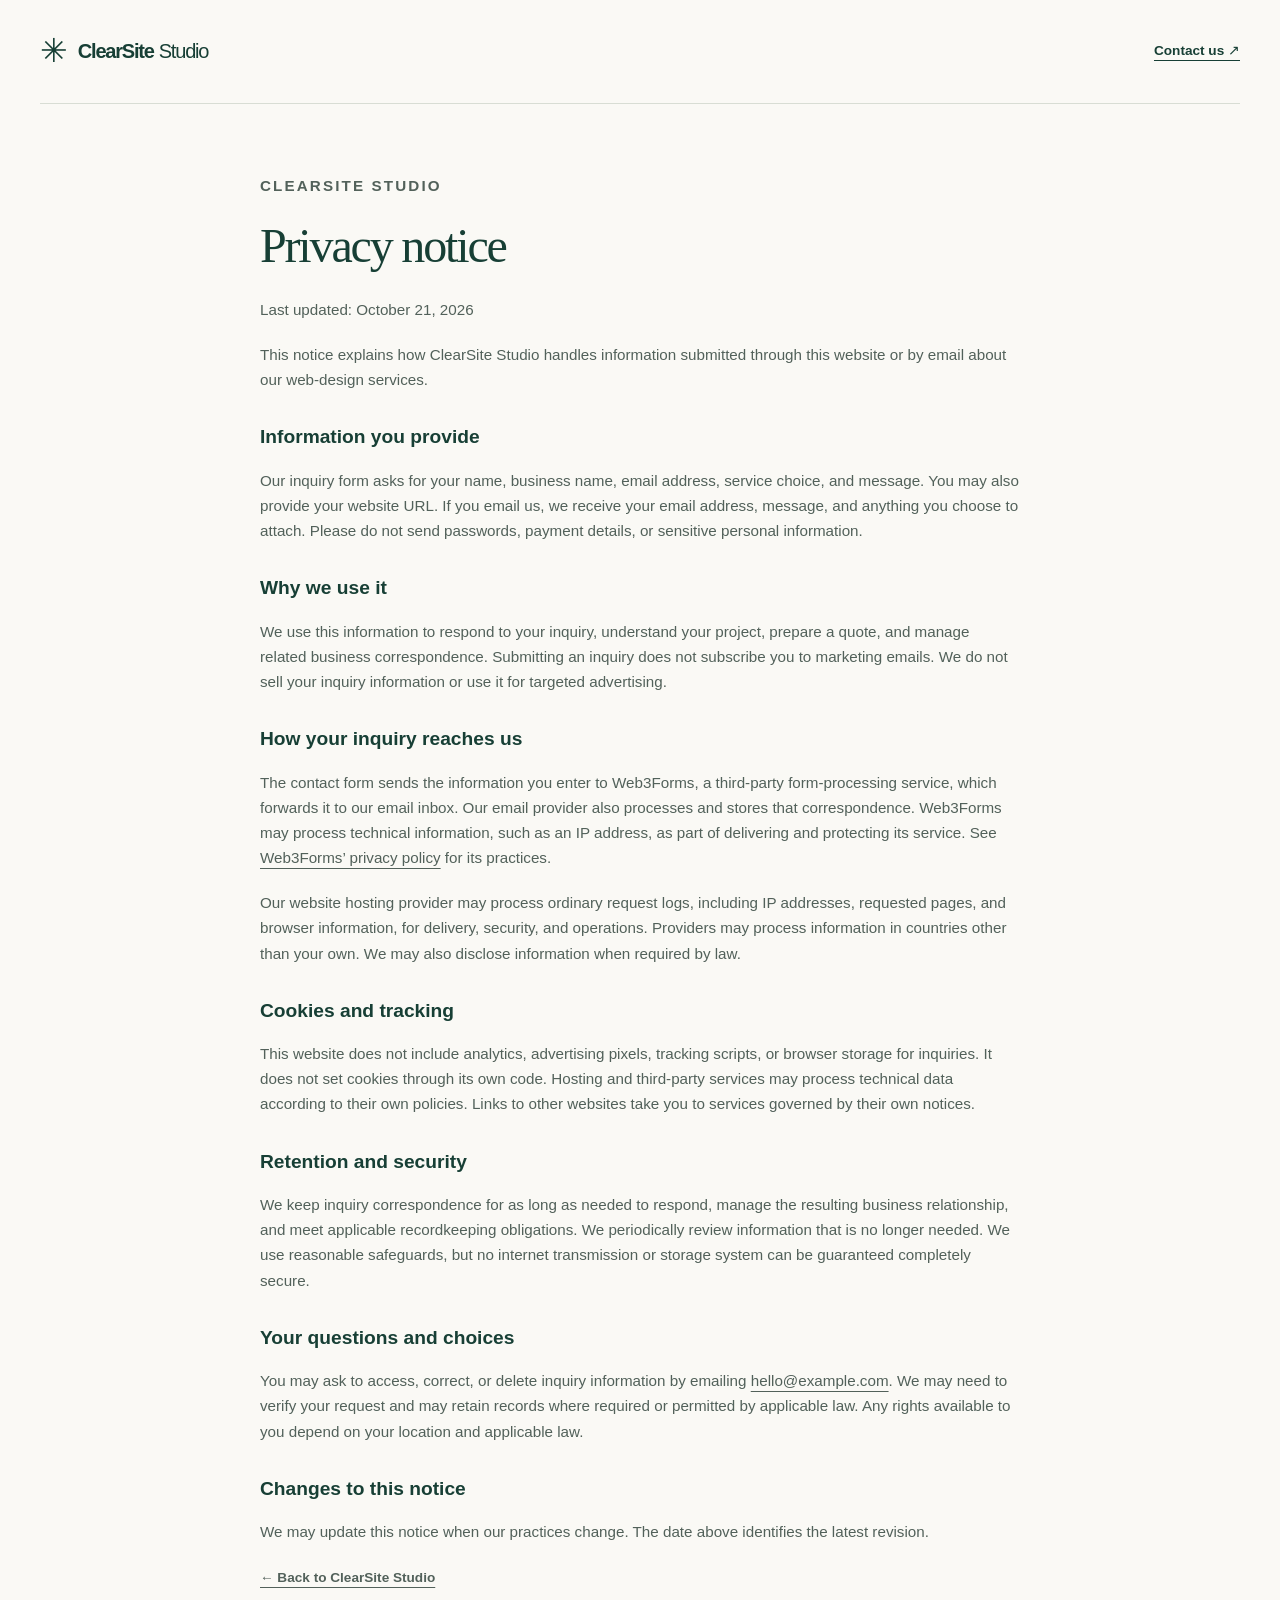
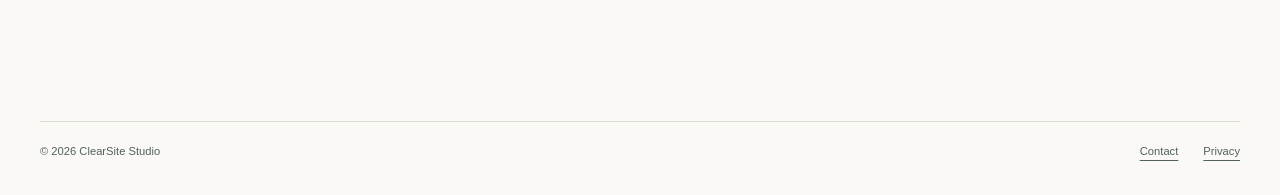
==== privacy.html @ 023ce783 "Build ClearSite Studio static cleaning-service web design site" ====
<!doctype html>
<html lang="en">
<head>
<meta charset="utf-8"><meta name="viewport" content="width=device-width, initial-scale=1">
<title>Privacy Notice | ClearSite Studio</title>
<meta name="description" content="How ClearSite Studio handles website inquiries and contact information.">
<meta name="theme-color" content="#173f35">
<link rel="canonical" href="https://example.com/privacy.html">
<meta property="og:type" content="website"><meta property="og:title" content="Privacy Notice | ClearSite Studio"><meta property="og:description" content="How we handle your inquiry information."><meta property="og:url" content="https://example.com/privacy.html"><meta property="og:image" content="https://example.com/social-card.png"><meta property="og:image:alt" content="ClearSite Studio">
<link rel="icon" type="image/svg+xml" href="favicon.svg"><link rel="stylesheet" href="styles.css"><script src="script.js" defer></script>
</head>
<body><a class="skip-link" href="#main">Skip to content</a><header class="site-header wrap"><a class="brand" href="index.html"><span class="brand-mark" aria-hidden="true">✳</span> ClearSite <span class="brand-light">Studio</span></a><a class="text-link" href="index.html#contact">Contact us ↗</a></header>
<main id="main" class="wrap legal"><p class="eyebrow">CLEARSITE STUDIO</p><h1>Privacy notice</h1><p>Last updated: October 21, 2026</p><p>This notice explains how ClearSite Studio handles information submitted through this website or by email about our web-design services.</p>
<h2>Information you provide</h2><p>Our inquiry form asks for your name, business name, email address, service choice, and message. You may also provide your website URL. If you email us, we receive your email address, message, and anything you choose to attach. Please do not send passwords, payment details, or sensitive personal information.</p>
<h2>Why we use it</h2><p>We use this information to respond to your inquiry, understand your project, prepare a quote, and manage related business correspondence. Submitting an inquiry does not subscribe you to marketing emails. We do not sell your inquiry information or use it for targeted advertising.</p>
<h2>How your inquiry reaches us</h2><p>The contact form sends the information you enter to Web3Forms, a third-party form-processing service, which forwards it to our email inbox. Our email provider also processes and stores that correspondence. Web3Forms may process technical information, such as an IP address, as part of delivering and protecting its service. See <a href="https://web3forms.com/privacy">Web3Forms’ privacy policy</a> for its practices.</p><p>Our website hosting provider may process ordinary request logs, including IP addresses, requested pages, and browser information, for delivery, security, and operations. Providers may process information in countries other than your own. We may also disclose information when required by law.</p>
<h2>Cookies and tracking</h2><p>This website does not include analytics, advertising pixels, tracking scripts, or browser storage for inquiries. It does not set cookies through its own code. Hosting and third-party services may process technical data according to their own policies. Links to other websites take you to services governed by their own notices.</p>
<h2>Retention and security</h2><p>We keep inquiry correspondence for as long as needed to respond, manage the resulting business relationship, and meet applicable recordkeeping obligations. We periodically review information that is no longer needed. We use reasonable safeguards, but no internet transmission or storage system can be guaranteed completely secure.</p>
<h2>Your questions and choices</h2><p>You may ask to access, correct, or delete inquiry information by emailing <a href="mailto:hello@example.com">hello@example.com</a>. We may need to verify your request and may retain records where required or permitted by applicable law. Any rights available to you depend on your location and applicable law.</p>
<h2>Changes to this notice</h2><p>We may update this notice when our practices change. The date above identifies the latest revision.</p><p><a class="text-link" href="index.html">← Back to ClearSite Studio</a></p></main>
<footer class="wrap footer"><div><span>© <span data-year>2026</span> ClearSite Studio</span><a href="index.html#contact">Contact</a><a href="privacy.html" aria-current="page">Privacy</a></div></footer></body></html>
---- styles.css ----
:root{--ink:#173f35;--muted:#52615a;--paper:#faf9f5;--line:#d8ddd4;--sage:#e6ebdf;--lime:#dceab5;--white:#fff;--radius:5px;font-family:Arial,Helvetica,sans-serif;color:var(--ink);background:var(--paper);font-synthesis:none}*{box-sizing:border-box}html{scroll-behavior:smooth;scroll-padding-top:24px}body{margin:0;font-size:16px;line-height:1.65}a{color:inherit;text-underline-offset:5px}a,button,input,select,textarea,summary{-webkit-tap-highlight-color:transparent}a:focus-visible,button:focus-visible,summary:focus-visible{outline:3px solid #a56524;outline-offset:5px}input:focus-visible,select:focus-visible,textarea:focus-visible{outline:3px solid #a56524;outline-offset:2px}h1,h2,h3,p{margin-top:0}h1,h2{font-family:Georgia,'Times New Roman',serif;font-weight:400;letter-spacing:-.045em;line-height:1.08}h1{font-size:clamp(2.8rem,4.65vw,4.7rem);margin-bottom:25px}h1 em{color:#52745b;font-weight:400}h2{font-size:clamp(2.2rem,3.5vw,3.5rem);margin-bottom:20px}h3{font-size:1.2rem;line-height:1.35;letter-spacing:-.025em}p{margin-bottom:20px}button,input,select,textarea{font:inherit}button,a,summary{touch-action:manipulation}.wrap{width:min(1200px,calc(100% - 64px));margin-inline:auto}.site-header{display:flex;align-items:center;justify-content:space-between;min-height:104px;gap:20px;border-bottom:1px solid var(--line)}.brand{font-weight:700;font-size:1.25rem;text-decoration:none;white-space:nowrap;display:inline-flex;align-items:center;gap:5px;letter-spacing:-.06em}.brand-light{font-weight:400}.brand-mark{font-size:2.05rem;margin-right:6px;line-height:1}nav{display:flex;align-items:center;gap:32px;font-size:.85rem}nav a{text-decoration:none}nav a:hover,.text-link:hover{text-decoration:underline}.nav-cta{border:1px solid var(--ink);padding:10px 17px;border-radius:var(--radius)}.hero{display:grid;grid-template-columns:1.15fr 1fr;gap:55px;align-items:center;padding-block:84px 72px}.eyebrow{font-size:.67rem;font-weight:700;letter-spacing:.14em;line-height:1.6;margin-bottom:22px}.hero .eyebrow{display:flex;align-items:center;gap:10px}.little-line{width:24px;height:1px;background:var(--ink)}.lead{max-width:490px;color:var(--muted);font-size:1.05rem}.actions{display:flex;gap:24px;align-items:center;flex-wrap:wrap;margin-top:29px}.button{background:var(--ink);color:white;padding:15px 22px;border:1px solid var(--ink);border-radius:var(--radius);font-weight:600;font-size:.87rem;display:inline-flex;gap:25px;align-items:center;justify-content:space-between;text-decoration:none;cursor:pointer;min-height:50px}.button:hover{background:#285749}.button:disabled{opacity:.65;cursor:wait}.text-link{font-size:.85rem;font-weight:600}.hero-note{font-size:.75rem;margin:20px 0 0;color:var(--muted)}.hero-art{position:relative;padding:30px 0 0}.art-orbit{position:absolute;inset:0 -18px 25px;background:#e5eadc;border-radius:50% 50% 40% 40%;transform:rotate(-7deg)}.browser-preview{position:relative;background:#f9f8f1;border:1px solid #c3cdbb;border-radius:9px;overflow:hidden;box-shadow:0 24px 45px #173f3514;transform:rotate(-2deg)}.browser-bar{background:#fff;display:flex;justify-content:space-between;align-items:center;padding:10px 14px;font-size:.44rem;color:#60725e;border-bottom:1px solid #dce1d5;letter-spacing:.1em}.browser-bar>span:first-child{font-size:.6rem;letter-spacing:.16em;color:#a2ae9a}.mini-nav{display:flex;justify-content:space-between;align-items:center;padding:18px 25px}.mini-nav strong{font-family:Georgia,serif;font-size:1.35rem}.mini-nav strong span{font-size:1rem;margin-left:4px}.mini-nav>span{font-size:.5rem}.mini-main{padding:20px 25px 0;position:relative;z-index:2}.mini-main .eyebrow{font-size:.5rem;margin-bottom:12px}.mini-main h2{font-size:2.7rem;margin-bottom:12px}.mini-main p:not(.eyebrow){font-size:.65rem;line-height:1.6}.demo-button{font-size:.53rem;display:inline-flex;gap:20px;background:#294b3b;color:white;padding:10px 13px;border-radius:2px}.room{height:175px;position:relative;background:linear-gradient(180deg,#e6e4d8 0 76%,#d6d5c6 76%);margin-top:24px;overflow:hidden}.window{position:absolute;right:40px;top:0;width:100px;height:104px;background:linear-gradient(120deg,#f6f5e8,#d4deca);border:7px solid #f5f3e9;border-top:0;box-shadow:-12px 5px 0 #c9cbbb}.window:after,.window:before{content:'';position:absolute;background:#f5f3e9}.window:after{height:4px;width:100%;top:46px}.window:before{width:4px;height:100%;left:50%}.wall-art{position:absolute;left:63px;top:18px;border:5px solid #ae8c63;background:#f9f7ed;font-size:35px;line-height:1;padding:6px 12px;color:#7b8a62;transform:rotate(-4deg)}.sofa{position:absolute;left:34px;bottom:25px;width:210px;height:65px;background:#f3f0df;border-radius:15px 15px 4px 4px;box-shadow:0 12px 0 -6px #a49c82;z-index:2}.sofa:after{content:'';position:absolute;left:-8px;right:-8px;bottom:0;height:26px;border-radius:6px;background:#dedac3}.sofa i,.sofa b{position:absolute;width:40px;height:35px;top:10px;background:#99a78a;border-radius:4px;left:20px;transform:rotate(-12deg)}.sofa b{left:130px;background:#d4bb91;transform:rotate(10deg)}.rug{position:absolute;left:15px;bottom:0;width:300px;height:40px;background:#c3b598;border-radius:50%;transform:rotate(-5deg)}.table{position:absolute;right:85px;bottom:18px;width:74px;height:13px;background:#947754;border-radius:50%;z-index:3;box-shadow:0 8px 0 -3px #806342}.plant{position:absolute;right:24px;bottom:26px;width:34px;height:44px;background:#b79b7d;border-radius:2px 2px 12px 12px}.plant:before{content:'';position:absolute;width:3px;height:73px;background:#617954;bottom:40px;left:17px}.plant i,.plant b{position:absolute;width:27px;height:45px;background:#738763;border-radius:80% 0 80% 0;bottom:64px;left:17px;transform:rotate(-15deg)}.plant b{left:-9px;bottom:51px;transform:rotate(-80deg);background:#879974}.mini-bottom{display:flex;justify-content:space-around;padding:17px 8px;font-size:.51rem}.art-caption{position:relative;margin:-8px -14px 0 auto;width:max-content;display:flex;gap:13px;align-items:center;padding:14px 21px;background:#fff;border:1px solid #dce1d5;box-shadow:0 8px 25px #173f3508;border-radius:4px;font-size:.67rem;transform:rotate(2deg)}.spark{font-size:2.1rem}.concept-label{position:relative;margin:23px 0 0;text-align:center;font-size:.55rem;letter-spacing:.15em;color:var(--muted)}.intro-strip{border-block:1px solid var(--line)}.intro-strip .wrap{display:flex;justify-content:space-between;gap:20px;align-items:center;padding-block:23px}.intro-strip p{margin:0;font-family:Georgia,serif;font-size:1.1rem}.intro-strip span{font-size:.6rem;letter-spacing:.12em}.section{padding-block:85px}.section-heading{margin-bottom:40px}.section-heading p:last-child{color:var(--muted)}.benefit-grid{display:grid;grid-template-columns:repeat(3,1fr);gap:50px}.benefit-grid article{border-top:1px solid var(--line);padding-top:23px}.number{display:block;color:#68806a;font-size:.75rem;margin-bottom:25px}.benefit-grid h3{font-size:1.35rem}.benefit-grid p,.work-layout p,.process p{font-size:.94rem;color:var(--muted)}.work-section{background:var(--sage);padding-block:68px}.work-layout{display:grid;grid-template-columns:1fr 1fr;gap:100px;align-items:center}.work-layout>div:first-child{max-width:430px}.work-layout .eyebrow{font-size:.67rem;color:var(--ink)}.project-details{border-left:1px solid #bcc9b7;padding-left:42px}.pill{display:inline-block;font-size:.65rem;border:1px solid #7c9077;border-radius:30px;padding:4px 13px;margin-bottom:20px}.project-details h3{font-family:Georgia,serif;font-size:1.6rem;font-weight:400}.project-details dl{margin-bottom:24px}.project-details dl div{display:grid;grid-template-columns:90px 1fr;border-bottom:1px solid #c7d2c0;padding-block:13px;font-size:.8rem}.project-details dt{font-weight:600}.project-details dd{margin:0}.small,.work-layout .small{font-size:.73rem;line-height:1.65}.offer-grid{display:grid;grid-template-columns:1fr 1fr;gap:24px}.offer{border:1px solid var(--line);padding:36px;background:#fff;border-radius:var(--radius)}.offer-alt{background:#f0f2e9}.offer h3{font-family:Georgia,serif;font-size:2rem;font-weight:400;margin-bottom:16px}.offer .eyebrow{margin-bottom:13px}.price{font-family:Georgia,serif;font-size:3.6rem;letter-spacing:-.05em;line-height:1.1}.price span{font-family:Arial,sans-serif;font-size:.72rem;color:var(--muted);letter-spacing:0;margin-left:8px}.offer>p:not(.price):not(.eyebrow){color:var(--muted);max-width:330px;font-size:.9rem}.check-list{list-style:none;padding:0;margin:25px 0 30px}.check-list li{padding:8px 0 8px 25px;font-size:.85rem;position:relative}.check-list li:before{content:'✓';position:absolute;left:0;color:#506b3e}.offer .button{width:100%}.scope{display:grid;grid-template-columns:1fr 2.5fr;column-gap:35px;margin-top:30px;border-top:1px solid var(--line);padding-top:28px}.scope h3{grid-row:span 3;font-size:1rem}.scope p{font-size:.77rem;color:var(--muted);margin-bottom:12px}.process-section{background:var(--ink);color:#fff}.process-section .eyebrow{color:var(--lime)}.process{display:grid;grid-template-columns:repeat(3,1fr);gap:50px;list-style:none;margin:0;padding:0}.process li{border-top:1px solid #527367;padding-top:25px}.process span{color:var(--lime);font-size:.8rem;display:block;margin-bottom:22px}.process h3{font-size:1.15rem}.process p{color:#d0ddd5;margin:0}.faq-layout{display:grid;grid-template-columns:.85fr 1.3fr;gap:80px}.faq-layout>div>p:not(.eyebrow){font-size:.9rem;color:var(--muted)}details{border-bottom:1px solid var(--line)}details:first-child{border-top:1px solid var(--line)}summary{padding:22px 30px 22px 0;cursor:pointer;font-size:.95rem;font-weight:600;position:relative;list-style:none}summary::-webkit-details-marker{display:none}summary:after{content:'+';position:absolute;right:3px;font-weight:400;font-size:1.3rem;top:16px}details[open] summary:after{content:'−'}details p{color:var(--muted);font-size:.87rem;padding-right:20px}.contact-section{background:#e9eddf;padding-block:75px}.contact-layout{display:grid;grid-template-columns:1fr 1.1fr;gap:80px}.contact-layout>div>p:not(.eyebrow){max-width:360px;color:var(--muted);font-size:.94rem}.email-note{margin-top:35px}.email-note a{display:inline-block;color:var(--ink);margin-top:8px;font-weight:600}.contact-spark{font-size:6rem;color:#7a9162;line-height:1.8}form{background:var(--paper);padding:32px;border:1px solid #d6ddcf;border-radius:var(--radius)}.form-intro{font-size:.93rem;font-weight:600;display:flex;justify-content:space-between;gap:12px}.form-intro span{font-size:.65rem;font-weight:400;color:var(--muted)}.form-grid{display:grid;grid-template-columns:1fr 1fr;gap:0 18px}label{display:block;font-size:.75rem;font-weight:600;margin-bottom:7px}label span{font-weight:400;color:var(--muted)}input,select,textarea{width:100%;border:1px solid #a9b6a6;border-radius:3px;background:#fff;color:var(--ink);padding:11px 12px;font-size:.88rem;min-height:46px;margin-bottom:18px}textarea{resize:vertical;min-height:110px;margin-bottom:4px}input::placeholder,textarea::placeholder{color:#68716b;opacity:1}.honeypot{display:none}form .small{color:var(--muted);margin-bottom:14px}form .button{width:100%}.form-status{font-size:.85rem;margin:0}.form-status:not(:empty){margin-top:18px;padding:13px;border-left:3px solid #33603f;background:#e7eedc}.form-status[data-state="error"]{border-color:#a33d28;color:#792a1b;background:#faeee5}.footer{padding-block:35px;display:flex;flex-wrap:wrap;align-items:center;gap:18px 30px}.footer>p{font-size:.75rem;margin:0;color:var(--muted)}.footer>div{width:100%;border-top:1px solid var(--line);padding-top:20px;margin-top:6px;display:flex;gap:25px;font-size:.7rem;color:var(--muted)}.footer>div>span{margin-right:auto}.skip-link{position:fixed;top:8px;left:8px;z-index:20;background:var(--ink);color:white;padding:12px 20px;transform:translateY(-150%)}.skip-link:focus{transform:translateY(0)}.legal{max-width:760px;padding-block:70px}.legal h1{font-size:3rem}.legal h2{font-family:Arial,sans-serif;font-size:1.2rem;letter-spacing:0;font-weight:600;margin-top:35px}.legal p,.legal li{color:var(--muted);font-size:.95rem}
@media(min-width:1400px){.hero{padding-block:105px 90px}}
@media(max-width:950px){.hero{gap:30px}.wrap{width:calc(100% - 44px)}.hero-art{max-width:450px}.hero h1{font-size:3.2rem}.actions{gap:16px}.button{gap:14px;padding:14px 18px}.work-layout,.contact-layout,.faq-layout{gap:40px}.benefit-grid,.process{gap:25px}.mini-nav>span{display:none}.room .sofa{width:160px}.sofa b{left:100px}.table{right:55px}.window{right:25px}.art-caption{margin-right:-5px}.form-grid{grid-template-columns:1fr}}
@media(max-width:700px){.wrap{width:calc(100% - 40px)}.site-header{min-height:85px;gap:12px}.brand{font-size:1.05rem}.brand-mark{font-size:1.75rem}nav{gap:15px}nav>a:not(.nav-cta){display:none}.nav-cta{padding:8px 12px;font-size:.75rem}.hero{grid-template-columns:1fr;padding-block:47px 40px;gap:35px}.hero h1{font-size:clamp(2.7rem,8.6vw,3.7rem)}.hero .eyebrow{font-size:.58rem}.lead{font-size:.96rem}.hero-art{width:100%;max-width:450px;margin:auto;padding-inline:9px}.art-orbit{inset:0 0 25px}.mini-nav>span{display:block}.intro-strip .wrap{display:block;padding-block:20px}.intro-strip p{font-size:.95rem}.intro-strip span{display:block;margin-top:8px;font-size:.52rem}.section{padding-block:55px}.section-heading{margin-bottom:30px}.benefit-grid,.offer-grid,.work-layout,.process,.faq-layout,.contact-layout{grid-template-columns:1fr;gap:28px}.benefit-grid article{padding-top:20px}.number{margin-bottom:12px}.benefit-grid h3{margin-bottom:12px}.benefit-grid p{margin-bottom:0}.work-section{padding-block:50px}.project-details{border-left:0;border-top:1px solid #bcc9b7;padding:26px 0 0}.offer{padding:27px}.scope{display:block}.scope h3{margin-bottom:14px}.process h3{margin-bottom:12px}.process span{margin-bottom:13px}.faq-layout{gap:15px}.contact-section{padding-block:50px}.contact-spark{display:none}.contact-layout>div>p:not(.eyebrow){max-width:none}.email-note{margin-top:23px}.contact-layout{gap:16px}form{padding:23px}.form-grid{grid-template-columns:1fr 1fr;gap:0 14px}.footer{padding-block:30px;gap:14px}.footer>div{flex-wrap:wrap;gap:18px}.footer>div>span{width:100%}.legal{padding-block:45px}}
@media(max-width:400px){.form-grid{grid-template-columns:1fr}.wrap{width:calc(100% - 32px)}.brand{font-size:.95rem}.hero h1{font-size:2.65rem}.mini-main h2{font-size:2.45rem}.actions{align-items:flex-start;flex-direction:column}.mini-nav>span{font-size:.45rem}.form-intro{flex-direction:column;gap:3px}}
@media(prefers-reduced-motion:reduce){html{scroll-behavior:auto}}
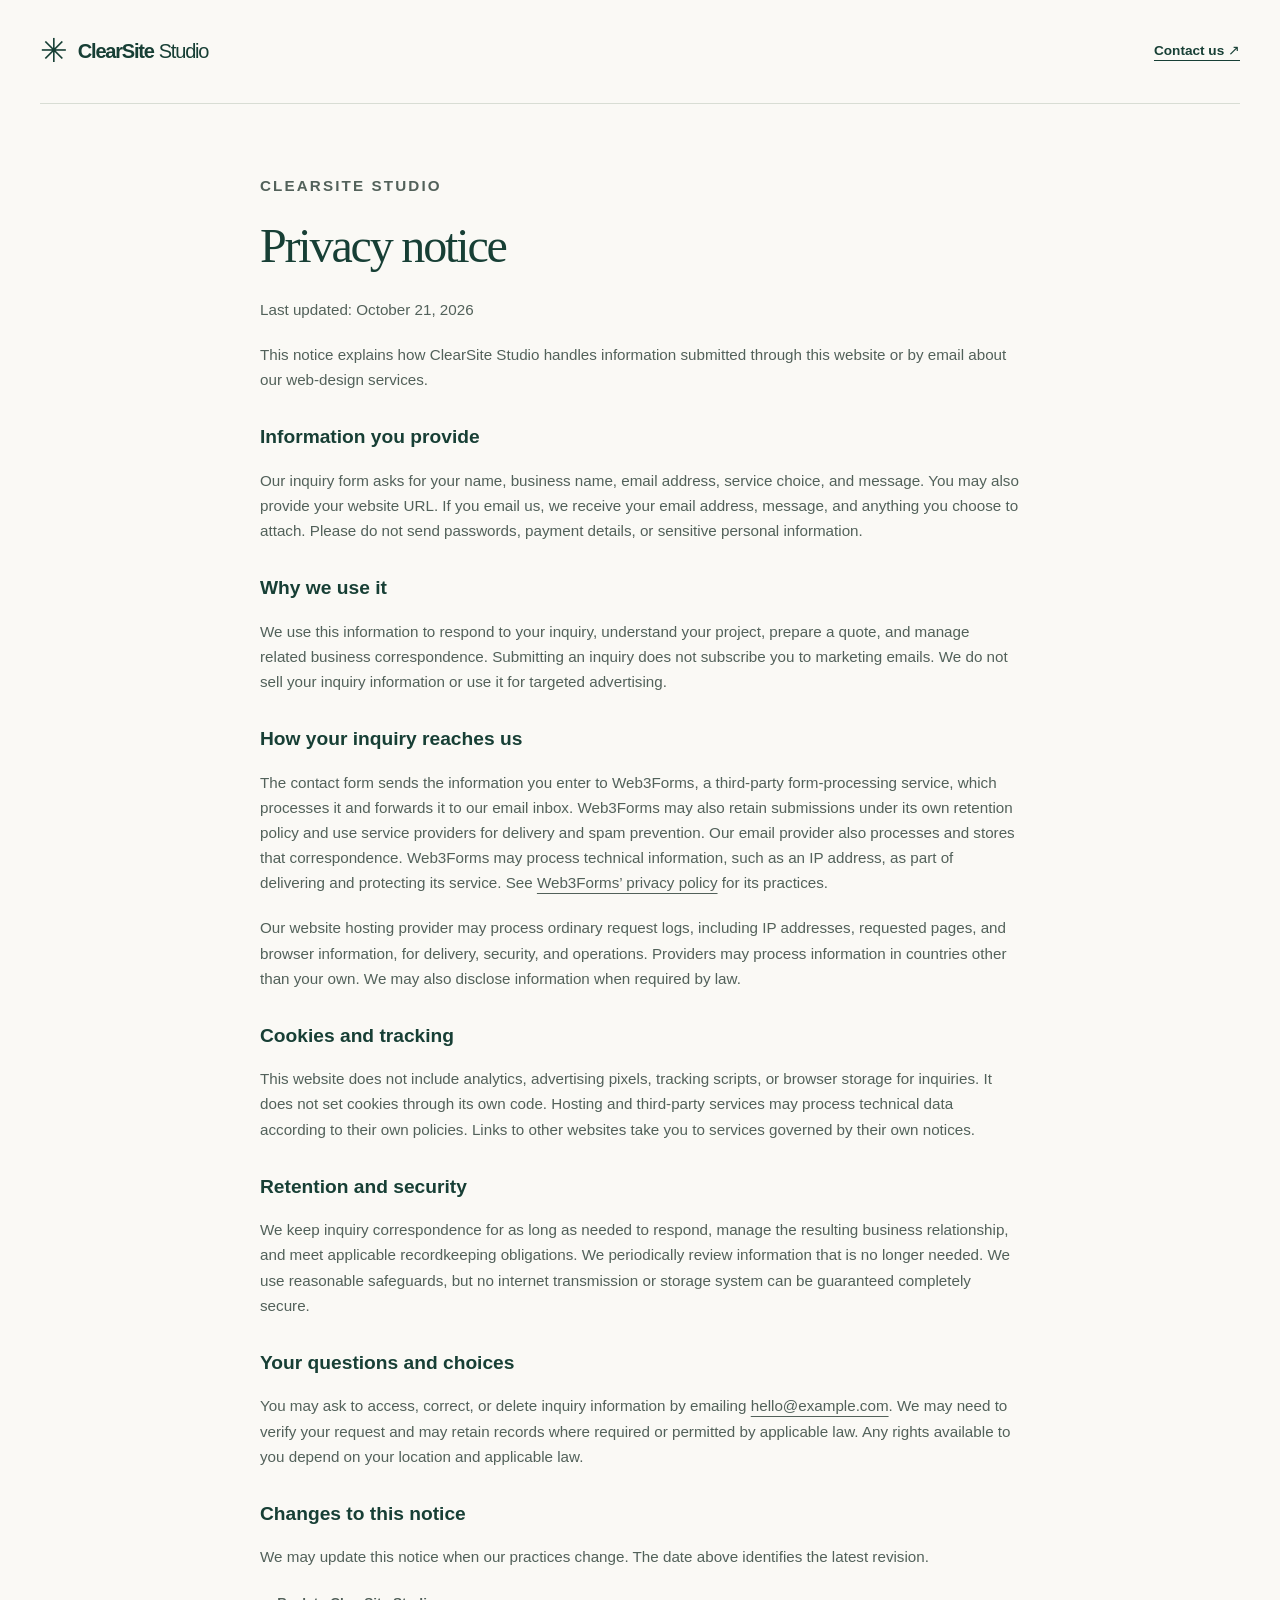
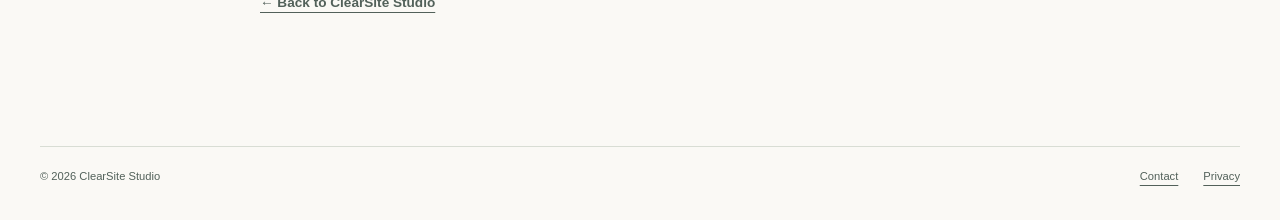
==== commit fde07089: "Fix mobile readability and form accessibility; document launch audit" ====
--- a/privacy.html
+++ b/privacy.html
@@ -10,10 +10,10 @@
 <link rel="icon" type="image/svg+xml" href="favicon.svg"><link rel="stylesheet" href="styles.css"><script src="script.js" defer></script>
 </head>
 <body><a class="skip-link" href="#main">Skip to content</a><header class="site-header wrap"><a class="brand" href="index.html"><span class="brand-mark" aria-hidden="true">✳</span> ClearSite <span class="brand-light">Studio</span></a><a class="text-link" href="index.html#contact">Contact us ↗</a></header>
-<main id="main" class="wrap legal"><p class="eyebrow">CLEARSITE STUDIO</p><h1>Privacy notice</h1><p>Last updated: October 21, 2026</p><p>This notice explains how ClearSite Studio handles information submitted through this website or by email about our web-design services.</p>
+<main id="main" tabindex="-1" class="wrap legal"><p class="eyebrow">CLEARSITE STUDIO</p><h1>Privacy notice</h1><p>Last updated: October 21, 2026</p><p>This notice explains how ClearSite Studio handles information submitted through this website or by email about our web-design services.</p>
 <h2>Information you provide</h2><p>Our inquiry form asks for your name, business name, email address, service choice, and message. You may also provide your website URL. If you email us, we receive your email address, message, and anything you choose to attach. Please do not send passwords, payment details, or sensitive personal information.</p>
 <h2>Why we use it</h2><p>We use this information to respond to your inquiry, understand your project, prepare a quote, and manage related business correspondence. Submitting an inquiry does not subscribe you to marketing emails. We do not sell your inquiry information or use it for targeted advertising.</p>
-<h2>How your inquiry reaches us</h2><p>The contact form sends the information you enter to Web3Forms, a third-party form-processing service, which forwards it to our email inbox. Our email provider also processes and stores that correspondence. Web3Forms may process technical information, such as an IP address, as part of delivering and protecting its service. See <a href="https://web3forms.com/privacy">Web3Forms’ privacy policy</a> for its practices.</p><p>Our website hosting provider may process ordinary request logs, including IP addresses, requested pages, and browser information, for delivery, security, and operations. Providers may process information in countries other than your own. We may also disclose information when required by law.</p>
+<h2>How your inquiry reaches us</h2><p>The contact form sends the information you enter to Web3Forms, a third-party form-processing service, which processes it and forwards it to our email inbox. Web3Forms may also retain submissions under its own retention policy and use service providers for delivery and spam prevention. Our email provider also processes and stores that correspondence. Web3Forms may process technical information, such as an IP address, as part of delivering and protecting its service. See <a href="https://web3forms.com/privacy">Web3Forms’ privacy policy</a> for its practices.</p><p>Our website hosting provider may process ordinary request logs, including IP addresses, requested pages, and browser information, for delivery, security, and operations. Providers may process information in countries other than your own. We may also disclose information when required by law.</p>
 <h2>Cookies and tracking</h2><p>This website does not include analytics, advertising pixels, tracking scripts, or browser storage for inquiries. It does not set cookies through its own code. Hosting and third-party services may process technical data according to their own policies. Links to other websites take you to services governed by their own notices.</p>
 <h2>Retention and security</h2><p>We keep inquiry correspondence for as long as needed to respond, manage the resulting business relationship, and meet applicable recordkeeping obligations. We periodically review information that is no longer needed. We use reasonable safeguards, but no internet transmission or storage system can be guaranteed completely secure.</p>
 <h2>Your questions and choices</h2><p>You may ask to access, correct, or delete inquiry information by emailing <a href="mailto:hello@example.com">hello@example.com</a>. We may need to verify your request and may retain records where required or permitted by applicable law. Any rights available to you depend on your location and applicable law.</p>
--- a/styles.css
+++ b/styles.css
@@ -4,3 +4,17 @@
 @media(max-width:700px){.wrap{width:calc(100% - 40px)}.site-header{min-height:85px;gap:12px}.brand{font-size:1.05rem}.brand-mark{font-size:1.75rem}nav{gap:15px}nav>a:not(.nav-cta){display:none}.nav-cta{padding:8px 12px;font-size:.75rem}.hero{grid-template-columns:1fr;padding-block:47px 40px;gap:35px}.hero h1{font-size:clamp(2.7rem,8.6vw,3.7rem)}.hero .eyebrow{font-size:.58rem}.lead{font-size:.96rem}.hero-art{width:100%;max-width:450px;margin:auto;padding-inline:9px}.art-orbit{inset:0 0 25px}.mini-nav>span{display:block}.intro-strip .wrap{display:block;padding-block:20px}.intro-strip p{font-size:.95rem}.intro-strip span{display:block;margin-top:8px;font-size:.52rem}.section{padding-block:55px}.section-heading{margin-bottom:30px}.benefit-grid,.offer-grid,.work-layout,.process,.faq-layout,.contact-layout{grid-template-columns:1fr;gap:28px}.benefit-grid article{padding-top:20px}.number{margin-bottom:12px}.benefit-grid h3{margin-bottom:12px}.benefit-grid p{margin-bottom:0}.work-section{padding-block:50px}.project-details{border-left:0;border-top:1px solid #bcc9b7;padding:26px 0 0}.offer{padding:27px}.scope{display:block}.scope h3{margin-bottom:14px}.process h3{margin-bottom:12px}.process span{margin-bottom:13px}.faq-layout{gap:15px}.contact-section{padding-block:50px}.contact-spark{display:none}.contact-layout>div>p:not(.eyebrow){max-width:none}.email-note{margin-top:23px}.contact-layout{gap:16px}form{padding:23px}.form-grid{grid-template-columns:1fr 1fr;gap:0 14px}.footer{padding-block:30px;gap:14px}.footer>div{flex-wrap:wrap;gap:18px}.footer>div>span{width:100%}.legal{padding-block:45px}}
 @media(max-width:400px){.form-grid{grid-template-columns:1fr}.wrap{width:calc(100% - 32px)}.brand{font-size:.95rem}.hero h1{font-size:2.65rem}.mini-main h2{font-size:2.45rem}.actions{align-items:flex-start;flex-direction:column}.mini-nav>span{font-size:.45rem}.form-intro{flex-direction:column;gap:3px}}
 @media(prefers-reduced-motion:reduce){html{scroll-behavior:auto}}
+
+/* Audit fixes: readable controls, intrinsic sizing, and clear keyboard targets. */
+input,select,textarea{font-size:1rem;min-width:0;max-width:100%}
+.hero>*,.work-layout>*,.offer-grid>*,.contact-layout>*,.form-grid>*{min-width:0}
+.form-status,.legal a,.email-note a{overflow-wrap:anywhere}
+.form-status:focus{outline:3px solid #a56524;outline-offset:4px}
+main:focus{outline:none}
+.price{display:flex;flex-wrap:wrap;gap:8px;align-items:baseline}
+.price span{margin-left:0}
+@media(max-width:700px){
+  label,.small,form .small,.scope p,.hero-note{font-size:.875rem}
+  .nav-cta,.footer a,.actions .text-link{min-height:44px;display:inline-flex;align-items:center}
+  .art-caption{max-width:100%}
+}
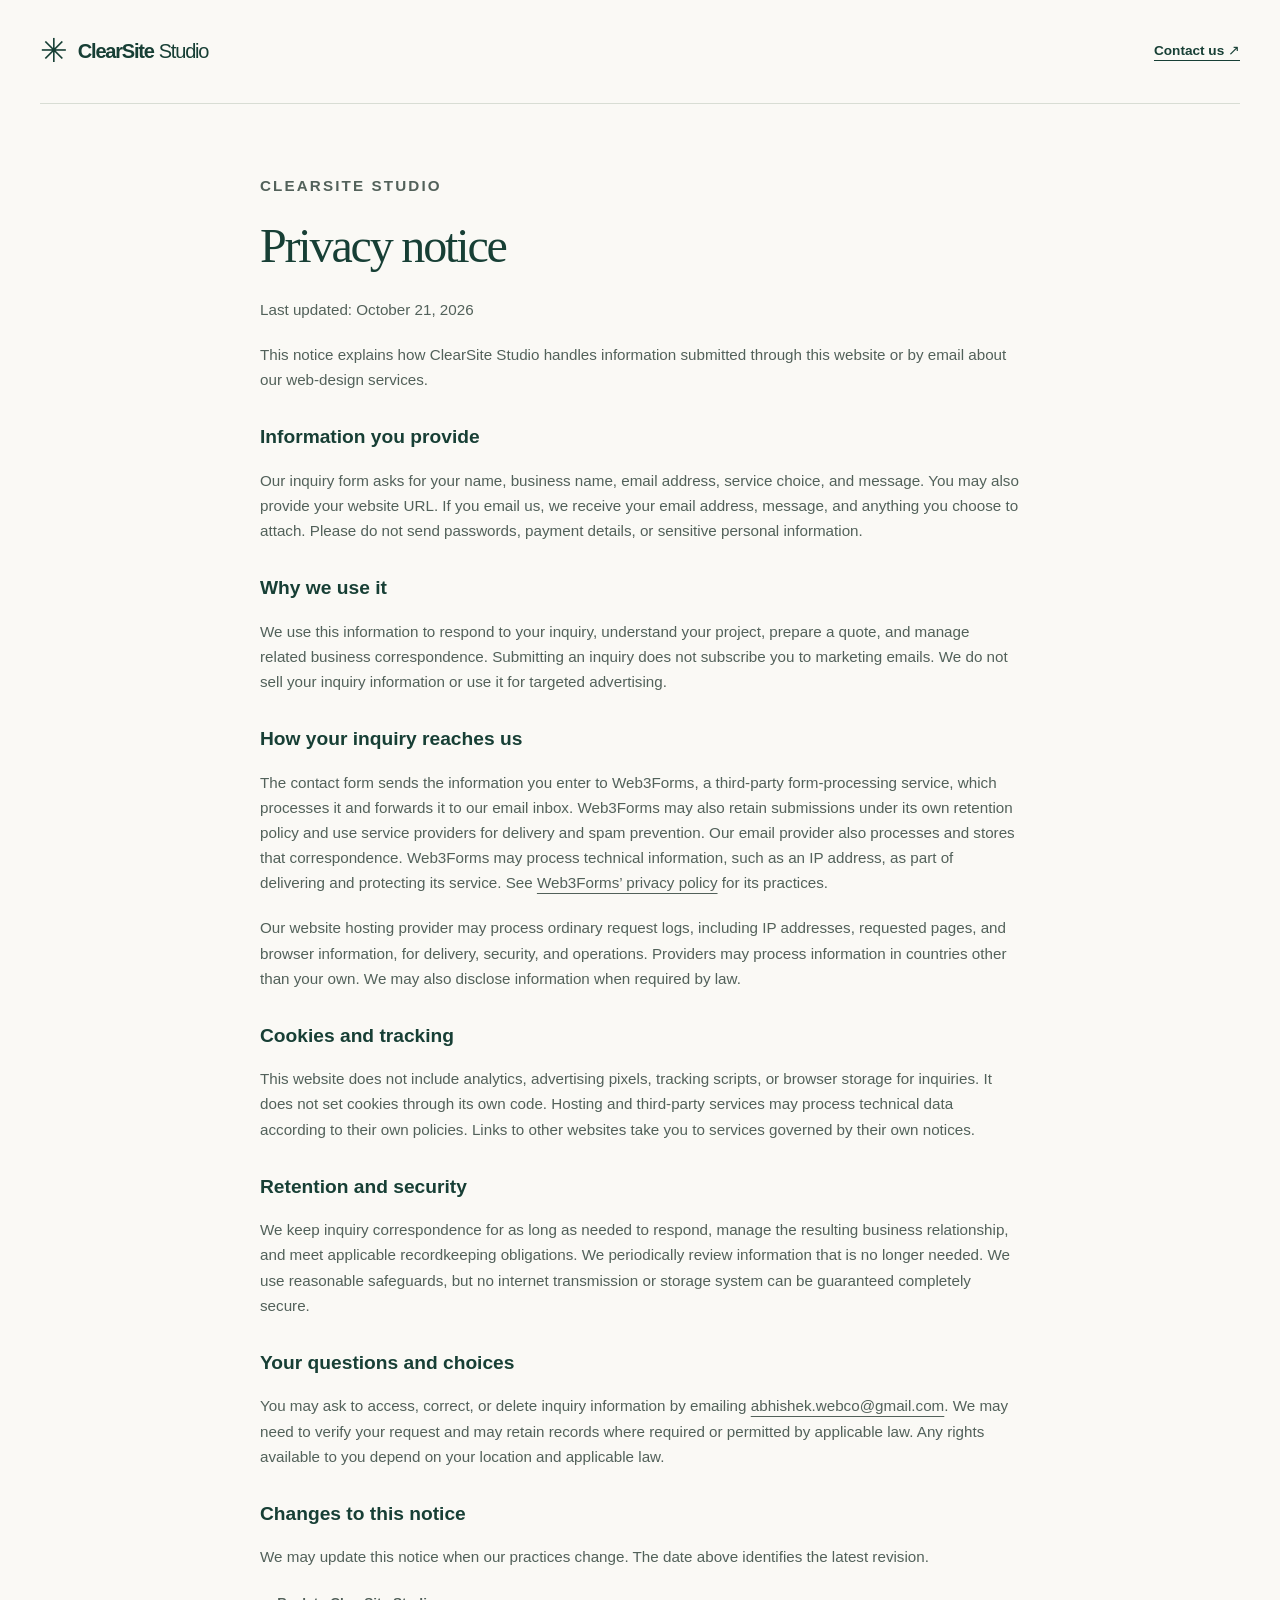
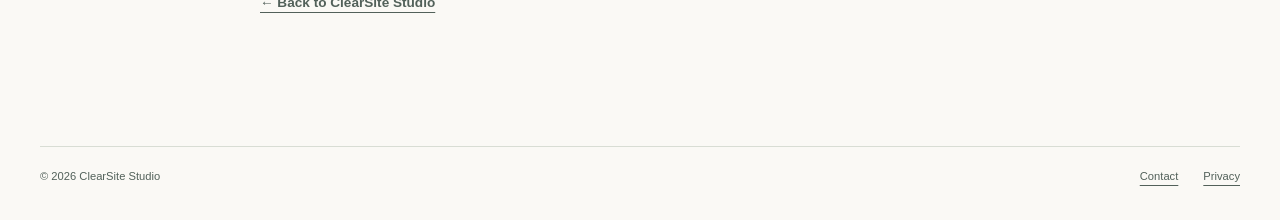
==== commit 890a72ef: "Fix live domain metadata, privacy email label and mobile overflow" ====
--- a/privacy.html
+++ b/privacy.html
@@ -5,8 +5,8 @@
 <title>Privacy Notice | ClearSite Studio</title>
 <meta name="description" content="How ClearSite Studio handles website inquiries and contact information.">
 <meta name="theme-color" content="#173f35">
-<link rel="canonical" href="https://example.com/privacy.html">
-<meta property="og:type" content="website"><meta property="og:title" content="Privacy Notice | ClearSite Studio"><meta property="og:description" content="How we handle your inquiry information."><meta property="og:url" content="https://example.com/privacy.html"><meta property="og:image" content="https://example.com/social-card.png"><meta property="og:image:alt" content="ClearSite Studio">
+<link rel="canonical" href="https://cleaning-web-studio.clearsite.workers.dev/privacy.html">
+<meta property="og:type" content="website"><meta property="og:title" content="Privacy Notice | ClearSite Studio"><meta property="og:description" content="How we handle your inquiry information."><meta property="og:url" content="https://cleaning-web-studio.clearsite.workers.dev/privacy.html"><meta property="og:image" content="https://cleaning-web-studio.clearsite.workers.dev/social-card.png"><meta property="og:image:alt" content="ClearSite Studio">
 <link rel="icon" type="image/svg+xml" href="favicon.svg"><link rel="stylesheet" href="styles.css"><script src="script.js" defer></script>
 </head>
 <body><a class="skip-link" href="#main">Skip to content</a><header class="site-header wrap"><a class="brand" href="index.html"><span class="brand-mark" aria-hidden="true">✳</span> ClearSite <span class="brand-light">Studio</span></a><a class="text-link" href="index.html#contact">Contact us ↗</a></header>
@@ -16,6 +16,6 @@
 <h2>How your inquiry reaches us</h2><p>The contact form sends the information you enter to Web3Forms, a third-party form-processing service, which processes it and forwards it to our email inbox. Web3Forms may also retain submissions under its own retention policy and use service providers for delivery and spam prevention. Our email provider also processes and stores that correspondence. Web3Forms may process technical information, such as an IP address, as part of delivering and protecting its service. See <a href="https://web3forms.com/privacy">Web3Forms’ privacy policy</a> for its practices.</p><p>Our website hosting provider may process ordinary request logs, including IP addresses, requested pages, and browser information, for delivery, security, and operations. Providers may process information in countries other than your own. We may also disclose information when required by law.</p>
 <h2>Cookies and tracking</h2><p>This website does not include analytics, advertising pixels, tracking scripts, or browser storage for inquiries. It does not set cookies through its own code. Hosting and third-party services may process technical data according to their own policies. Links to other websites take you to services governed by their own notices.</p>
 <h2>Retention and security</h2><p>We keep inquiry correspondence for as long as needed to respond, manage the resulting business relationship, and meet applicable recordkeeping obligations. We periodically review information that is no longer needed. We use reasonable safeguards, but no internet transmission or storage system can be guaranteed completely secure.</p>
-<h2>Your questions and choices</h2><p>You may ask to access, correct, or delete inquiry information by emailing <a href="mailto:hello@example.com">hello@example.com</a>. We may need to verify your request and may retain records where required or permitted by applicable law. Any rights available to you depend on your location and applicable law.</p>
+<h2>Your questions and choices</h2><p>You may ask to access, correct, or delete inquiry information by emailing <a href="mailto:abhishek.webco@gmail.com">abhishek.webco@gmail.com</a>. We may need to verify your request and may retain records where required or permitted by applicable law. Any rights available to you depend on your location and applicable law.</p>
 <h2>Changes to this notice</h2><p>We may update this notice when our practices change. The date above identifies the latest revision.</p><p><a class="text-link" href="index.html">← Back to ClearSite Studio</a></p></main>
 <footer class="wrap footer"><div><span>© <span data-year>2026</span> ClearSite Studio</span><a href="index.html#contact">Contact</a><a href="privacy.html" aria-current="page">Privacy</a></div></footer></body></html>
--- a/styles.css
+++ b/styles.css
@@ -18,3 +18,6 @@
   .nav-cta,.footer a,.actions .text-link{min-height:44px;display:inline-flex;align-items:center}
   .art-caption{max-width:100%}
 }
+
+/* Keep the rotated decorative backdrop inside the mobile viewport. */
+@media(max-width:700px){.art-orbit{transform:none}}
